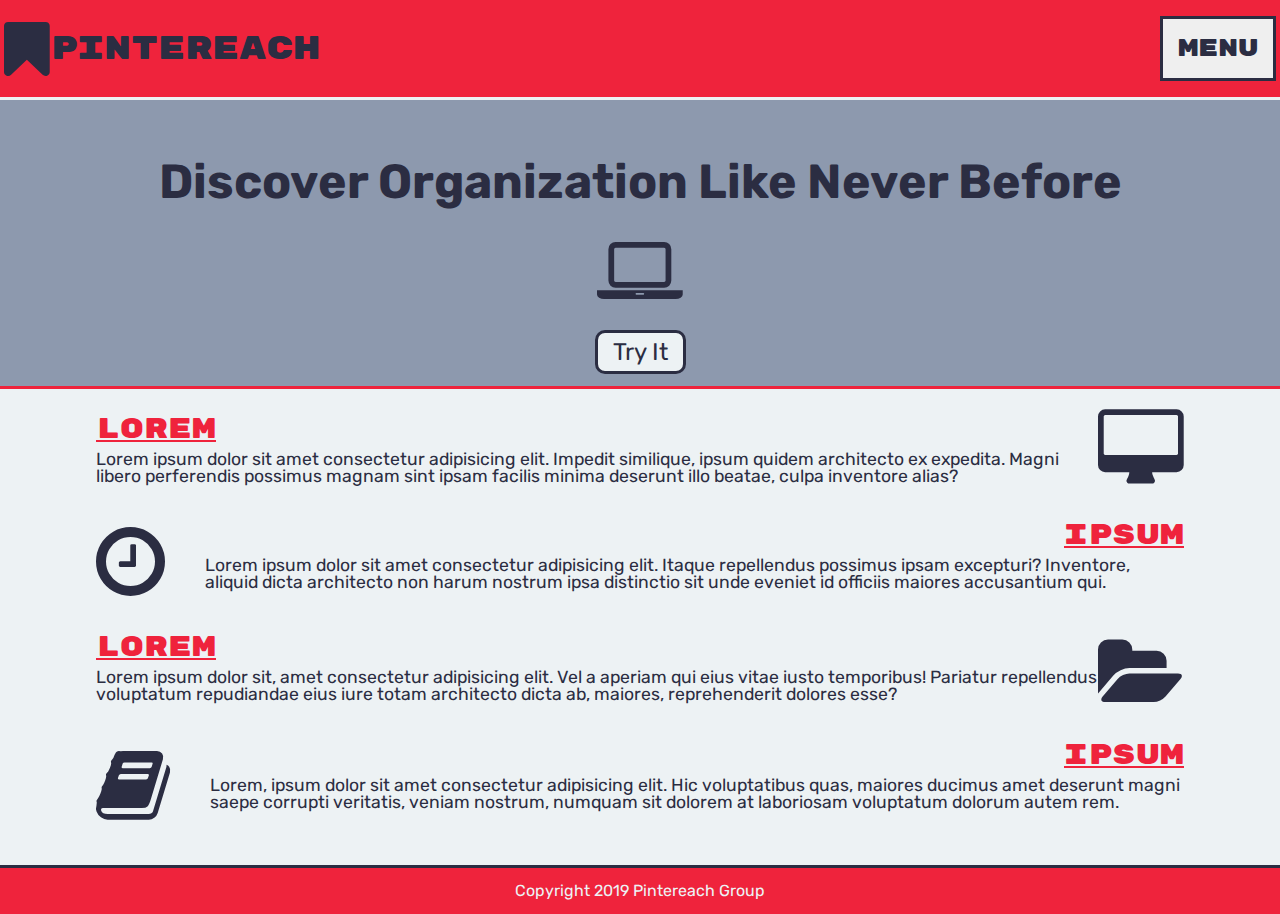
==== index.html @ 7a0a3f0a "cleaned up some js, modified some content on about page" ====
<html>
    <head>
        <title>Marketing Home Page</title>
        
        <link rel="stylesheet" href="./font-awesome-4.7.0/css/font-awesome.min.css">
        <link href="https://fonts.googleapis.com/css?family=Rubik|Rubik+Mono+One&display=swap" rel="stylesheet">
        <link rel="stylesheet" href="./css/index.css">
    </head>

    <body>
        <script defer="defer" src="./js/index.js"></script>
        <header>
                <div class="logo">
                    <i class="fa fa-bookmark fa-4x" aria-hidden="true"></i>
                    <h1>Pintereach</h1>
                </div>

                <nav class="dropdown-menu">
                    <button class="dropdown-button">Menu</button>
                    <div class="dropdown-content hidden">
                        <a class="dropdown-link" href="/index.html">Home</a>
                        <a class="dropdown-link" href="/about.html">About</a>
                    </div>
                </nav>
        </header>

        <section class="cta">
            <h2>Discover Organization Like Never Before</h2>
            <div class="icons">
                <i class="fa fa-laptop fa-5x" aria-hidden="true"></i>
            </div>
            <button>Try It</button>
        </section>

        <section class="content">
            <div class="content1">
                <div class="content1-info">
                    <h2>Lorem</h2>
                    <p>Lorem ipsum dolor sit amet consectetur adipisicing elit. Impedit similique, ipsum quidem architecto ex expedita. Magni libero perferendis possimus magnam sint ipsam facilis minima deserunt illo beatae, culpa inventore alias?</p>
                </div>
                <i class="fa fa-desktop fa-5x" aria-hidden="true"></i>
            </div>

            <div class="content2">
                <div class="content2-info">
                    <h2>Ipsum</h2>
                    <p>Lorem ipsum dolor sit amet consectetur adipisicing elit. Itaque repellendus possimus ipsam excepturi? Inventore, aliquid dicta architecto non harum nostrum ipsa distinctio sit unde eveniet id officiis maiores accusantium qui.</p>
                </div>
                <i class="fa fa-clock-o fa-5x" aria-hidden="true"></i>
            </div>

            <div class="content3">
                <div class="content3-info">
                    <h2>Lorem</h2>
                    <p>Lorem ipsum dolor sit, amet consectetur adipisicing elit. Vel a aperiam qui eius vitae iusto temporibus! Pariatur repellendus voluptatum repudiandae eius iure totam architecto dicta ab, maiores, reprehenderit dolores esse?</p>
                </div>
                <i class="fa fa-folder-open fa-5x" aria-hidden="true"></i>
            </div>

            <div class="content4">
                <div class="content4-info">
                    <h2>Ipsum</h2>
                    <p>Lorem, ipsum dolor sit amet consectetur adipisicing elit. Hic voluptatibus quas, maiores ducimus amet deserunt magni saepe corrupti veritatis, veniam nostrum, numquam sit dolorem at laboriosam voluptatum dolorum autem rem.</p>
                </div>
                <i class="fa fa-book fa-5x" aria-hidden="true"></i>
            </div>
        </section>

        <footer>
            <p>Copyright 2019 Pintereach Group</p>
        </footer>

    </body>
</html>
---- css/index.css ----
/* http://meyerweb.com/eric/tools/css/reset/ 
   v2.0 | 20110126
   License: none (public domain)
*/
html,
body,
div,
span,
applet,
object,
iframe,
h1,
h2,
h3,
h4,
h5,
h6,
p,
blockquote,
pre,
a,
abbr,
acronym,
address,
big,
cite,
code,
del,
dfn,
em,
img,
ins,
kbd,
q,
s,
samp,
small,
strike,
strong,
sub,
sup,
tt,
var,
b,
u,
i,
center,
dl,
dt,
dd,
ol,
ul,
li,
fieldset,
form,
label,
legend,
table,
caption,
tbody,
tfoot,
thead,
tr,
th,
td,
article,
aside,
canvas,
details,
embed,
figure,
figcaption,
footer,
header,
hgroup,
menu,
nav,
output,
ruby,
section,
summary,
time,
mark,
audio,
video {
  margin: 0;
  padding: 0;
  border: 0;
  font-size: 100%;
  font: inherit;
  vertical-align: baseline;
}
/* HTML5 display-role reset for older browsers */
article,
aside,
details,
figcaption,
figure,
footer,
header,
hgroup,
menu,
nav,
section {
  display: block;
}
body {
  line-height: 1;
}
ol,
ul {
  list-style: none;
}
blockquote,
q {
  quotes: none;
}
blockquote:before,
blockquote:after,
q:before,
q:after {
  content: '';
  content: none;
}
table {
  border-collapse: collapse;
  border-spacing: 0;
}
* {
  box-sizing: border-box;
  font-size: 62.5%;
}
header {
  width: 100%;
  height: 100px;
  display: flex;
  justify-content: space-between;
  align-items: center;
  background-color: #EF233C;
  border-bottom: 3px solid #EDF2F4;
}
header .logo {
  display: flex;
  margin-left: 0.25em;
  align-items: center;
}
header .logo .fa-bookmark {
  color: #2B2D42;
}
header .logo h1 {
  color: #2B2D42;
  font-size: 2rem;
  font-family: rubik mono one;
}
header .dropdown-menu {
  position: relative;
  margin-right: 0.25em;
}
header .dropdown-menu .dropdown-button {
  padding: 15px;
  border: 3px solid #2B2D42;
  color: #2B2D42;
  font-size: 1.5rem;
  cursor: pointer;
  font-family: rubik mono one;
}
header .dropdown-menu .dropdown-button:hover {
  background-color: #EDF2F4;
  border: 3px solid #2B2D42;
  color: #EF233C;
}
header .dropdown-menu .dropdown-button:focus {
  outline: 0;
}
header .dropdown-menu .dropdown-content {
  width: 100%;
  position: absolute;
  background-color: #EF233C;
  display: flex;
  flex-direction: column;
  align-items: center;
  border: 2px solid #2B2D42;
}
header .dropdown-menu .dropdown-link {
  width: 100%;
  text-align: center;
  padding: 15px 0;
  font-size: 1.25rem;
  text-decoration: none;
  color: #EDF2F4;
}
header .dropdown-menu .dropdown-link:hover {
  color: #8D99AE;
}
header .dropdown-menu .hidden {
  display: none;
}
@media (max-width: 500px) {
  header {
    flex-direction: column;
    height: 150px;
  }
}
.cta {
  display: flex;
  flex-direction: column;
  align-items: center;
  background-color: #8D99AE;
}
.cta h2 {
  color: #2B2D42;
  margin-top: 1.2em;
  margin-bottom: 0.5em;
  font-family: rubik;
  font-weight: bold;
  font-size: 3rem;
}
@media (max-width: 500px) {
  .cta h2 {
    text-align: center;
  }
}
.cta .fa-laptop {
  margin-bottom: 0.25em;
  color: #2B2D42;
}
.cta button {
  font-family: rubik;
  font-size: 1.5rem;
  color: #2B2D42;
  background-color: #EDF2F4;
  border: 3px solid #2B2D42;
  padding: 5 15px;
  border-radius: 10px;
  margin-bottom: 0.5em;
  cursor: pointer;
}
.cta button:hover {
  color: #EDF2F4;
  background-color: #EF233C;
}
.cta button:focus {
  outline: 0;
}
.content {
  border-top: 3px solid #EF233C;
  background-color: #EDF2F4;
}
.content .content1 {
  display: flex;
  width: 85%;
  margin-right: auto;
  margin-left: auto;
  align-items: center;
}
@media (max-width: 500px) {
  .content .content1 {
    flex-direction: column;
  }
}
.content .content1 .content1-info {
  margin-top: 1.5em;
}
.content .content1 .content1-info h2 {
  font-size: 1.75rem;
  color: #EF233C;
  margin-bottom: 0.25em;
  text-decoration: underline;
  font-family: rubik mono one;
}
@media (max-width: 500px) {
  .content .content1 .content1-info h2 {
    text-align: center;
  }
}
.content .content1 .content1-info p {
  color: #2B2D42;
  font-size: 1.1rem;
  font-family: rubik;
}
@media (max-width: 500px) {
  .content .content1 .content1-info p {
    text-align: center;
  }
}
.content .content1 .fa-desktop {
  color: #2B2D42;
  margin-top: 0.25em;
}
.content .content2 {
  display: flex;
  flex-direction: row-reverse;
  width: 85%;
  margin-right: auto;
  margin-left: auto;
  align-items: center;
}
@media (max-width: 500px) {
  .content .content2 {
    flex-direction: column;
  }
}
.content .content2 .content2-info {
  margin-top: 1.5em;
}
.content .content2 .content2-info h2 {
  font-size: 1.75rem;
  color: #EF233C;
  margin-bottom: 0.25em;
  text-decoration: underline;
  font-family: rubik mono one;
  text-align: right;
}
@media (max-width: 500px) {
  .content .content2 .content2-info h2 {
    text-align: center;
  }
}
.content .content2 .content2-info p {
  color: #2B2D42;
  font-size: 1.1rem;
  font-family: rubik;
}
@media (max-width: 500px) {
  .content .content2 .content2-info p {
    text-align: center;
  }
}
.content .content2 .fa-clock-o {
  color: #2B2D42;
  margin-top: 0.4em;
  margin-right: 0.5em;
}
@media (max-width: 500px) {
  .content .content2 .fa-clock-o {
    margin-right: 0;
  }
}
.content .content3 {
  display: flex;
  width: 85%;
  margin-right: auto;
  margin-left: auto;
  align-items: center;
}
@media (max-width: 500px) {
  .content .content3 {
    flex-direction: column;
  }
}
.content .content3 .content3-info {
  margin-top: 1.5em;
}
.content .content3 .content3-info h2 {
  font-size: 1.75rem;
  color: #EF233C;
  margin-bottom: 0.25em;
  text-decoration: underline;
  font-family: rubik mono one;
}
@media (max-width: 500px) {
  .content .content3 .content3-info h2 {
    text-align: center;
  }
}
.content .content3 .content3-info p {
  color: #2B2D42;
  font-size: 1.1rem;
  font-family: rubik;
}
@media (max-width: 500px) {
  .content .content3 .content3-info p {
    text-align: center;
  }
}
.content .content3 .fa-folder-open {
  color: #2B2D42;
  margin-top: 0.4em;
}
.content .content4 {
  display: flex;
  flex-direction: row-reverse;
  width: 85%;
  margin-right: auto;
  margin-left: auto;
  align-items: center;
}
@media (max-width: 500px) {
  .content .content4 {
    flex-direction: column;
  }
}
.content .content4 .content4-info {
  margin-top: 1.5em;
  margin-bottom: 3em;
}
@media (max-width: 500px) {
  .content .content4 .content4-info {
    margin-bottom: 2.6em;
  }
}
.content .content4 .content4-info h2 {
  font-size: 1.75rem;
  color: #EF233C;
  margin-bottom: 0.25em;
  text-decoration: underline;
  font-family: rubik mono one;
  text-align: right;
}
@media (max-width: 500px) {
  .content .content4 .content4-info h2 {
    text-align: center;
  }
}
.content .content4 .content4-info p {
  color: #2B2D42;
  font-size: 1.1rem;
  font-family: rubik;
}
@media (max-width: 500px) {
  .content .content4 .content4-info p {
    text-align: center;
  }
}
.content .content4 .fa-book {
  color: #2B2D42;
  margin-top: 0.4em;
  margin-right: 0.5em;
  margin-bottom: 0.5em;
}
@media (max-width: 500px) {
  .content .content4 .fa-book {
    margin-right: 0;
    margin-top: 0;
  }
}
footer {
  padding: 15 0px;
  background-color: #EF233C;
  border-top: 3px solid #2B2D42;
}
footer p {
  text-align: center;
  color: #EDF2F4;
  font-family: rubik;
}
.about {
  background-color: #8D99AE;
}
.meet {
  margin-top: 0.25em;
  margin-bottom: 0.5em;
  text-align: center;
  font-size: 4rem;
  font-family: rubik;
  font-weight: bold;
  color: #2B2D42;
}
.meet-subtitle {
  text-align: center;
  font-family: rubik;
  font-size: 2.5rem;
  font-weight: bolder;
  margin-bottom: 0.75em;
  color: #EDF2F4;
}
.accordion {
  background-color: #EDF2F4;
  color: #2B2D42;
  cursor: pointer;
  padding: 18px;
  width: 80%;
  text-align: center;
  border: none;
  outline: none;
  transition: 0.4s;
  font-size: 2rem;
  font-family: rubik;
  display: block;
  margin: 0.5em auto 0 auto;
}
.accordion:hover {
  background-color: #2B2D42;
  color: #EDF2F4;
}
.active {
  background-color: #2B2D42;
  color: #EDF2F4;
}
.panel {
  padding: 0 18px;
  background-color: #EDF2F4;
  display: none;
  overflow: hidden;
  border: 2px solid #2B2D42;
  width: 80%;
  margin-right: auto;
  margin-left: auto;
  text-align: center;
}
.panel img {
  padding-top: 0.5em;
  display: block;
  margin-right: auto;
  margin-left: auto;
}
@media (max-width: 500px) {
  .panel img {
    width: 90%;
  }
}
.panel h2 {
  padding-top: 0.25em;
  padding-bottom: 0.25em;
  font-size: 1.5rem;
  font-family: rubik;
  font-weight: bold;
  color: #2B2D42;
}
.panel p {
  font-family: rubik;
  color: #2B2D42;
}
.panel .fa-github {
  color: #2B2D42;
}
.team {
  padding-bottom: 1em;
}
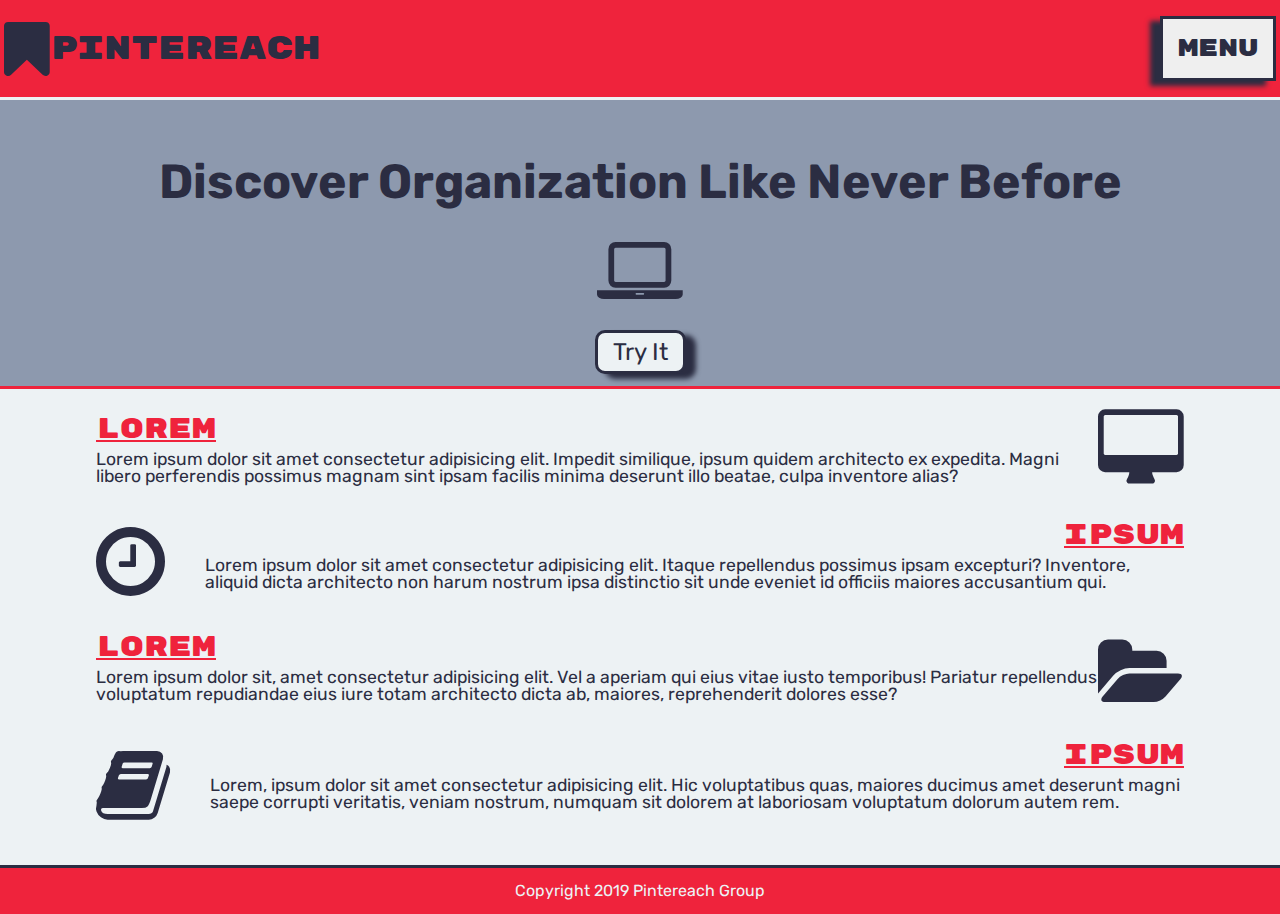
==== commit 19b2b0fc: "added link to logo" ====
--- a/index.html
+++ b/index.html
@@ -11,7 +11,7 @@
         <script defer="defer" src="./js/index.js"></script>
         <header>
                 <div class="logo">
-                    <i class="fa fa-bookmark fa-4x" aria-hidden="true"></i>
+                        <a href="index.html"><i class="fa fa-bookmark fa-4x" aria-hidden="true"></i></a>
                     <h1>Pintereach</h1>
                 </div>
 
@@ -29,7 +29,7 @@
             <div class="icons">
                 <i class="fa fa-laptop fa-5x" aria-hidden="true"></i>
             </div>
-            <button>Try It</button>
+            <a href="https://pintereach0.netlify.com/" target="_blank"><button>Try It</button></a>
         </section>
 
         <section class="content">
--- a/css/index.css
+++ b/css/index.css
@@ -163,6 +163,7 @@
   font-size: 1.5rem;
   cursor: pointer;
   font-family: rubik mono one;
+  box-shadow: -10px 5px 5px #2B2D42;
 }
 header .dropdown-menu .dropdown-button:hover {
   background-color: #EDF2F4;
@@ -180,6 +181,7 @@
   flex-direction: column;
   align-items: center;
   border: 2px solid #2B2D42;
+  box-shadow: -10px 5px 5px #2B2D42;
 }
 header .dropdown-menu .dropdown-link {
   width: 100%;
@@ -195,6 +197,12 @@
 header .dropdown-menu .hidden {
   display: none;
 }
+@media (max-width: 800px) {
+  header {
+    flex-direction: column;
+    height: 150px;
+  }
+}
 @media (max-width: 500px) {
   header {
     flex-direction: column;
@@ -214,6 +222,11 @@
   font-family: rubik;
   font-weight: bold;
   font-size: 3rem;
+}
+@media (max-width: 800px) {
+  .cta h2 {
+    text-align: center;
+  }
 }
 @media (max-width: 500px) {
   .cta h2 {
@@ -234,6 +247,7 @@
   border-radius: 10px;
   margin-bottom: 0.5em;
   cursor: pointer;
+  box-shadow: 10px 5px 5px #2B2D42;
 }
 .cta button:hover {
   color: #EDF2F4;
@@ -464,27 +478,50 @@
   margin-bottom: 0.75em;
   color: #EDF2F4;
 }
+.about-body {
+  display: flex;
+  justify-content: space-around;
+}
+@media (max-width: 500px) {
+  .about-body {
+    flex-direction: column;
+    align-items: center;
+  }
+}
+.team {
+  width: 40%;
+}
+@media (max-width: 500px) {
+  .team {
+    width: 95%;
+  }
+}
 .accordion {
   background-color: #EDF2F4;
   color: #2B2D42;
   cursor: pointer;
   padding: 18px;
-  width: 80%;
   text-align: center;
+  width: 100%;
   border: none;
   outline: none;
   transition: 0.4s;
   font-size: 2rem;
   font-family: rubik;
-  display: block;
   margin: 0.5em auto 0 auto;
+  box-shadow: 10px -5px 5px #2B2D42;
+}
+@media (max-width: 500px) {
+  .accordion {
+    box-shadow: 0 -5px 5px #2B2D42;
+  }
 }
 .accordion:hover {
   background-color: #2B2D42;
   color: #EDF2F4;
 }
 .active {
-  background-color: #2B2D42;
+  background-color: #EF233C;
   color: #EDF2F4;
 }
 .panel {
@@ -493,21 +530,21 @@
   display: none;
   overflow: hidden;
   border: 2px solid #2B2D42;
-  width: 80%;
-  margin-right: auto;
-  margin-left: auto;
   text-align: center;
+  box-shadow: 10px 5px 5px #2B2D42;
+}
+@media (max-width: 500px) {
+  .panel {
+    box-shadow: 0 5px 5px #2B2D42;
+  }
 }
 .panel img {
   padding-top: 0.5em;
   display: block;
   margin-right: auto;
   margin-left: auto;
-}
-@media (max-width: 500px) {
-  .panel img {
-    width: 90%;
-  }
+  width: 300px;
+  height: 350px;
 }
 .panel h2 {
   padding-top: 0.25em;
@@ -527,3 +564,32 @@
 .team {
   padding-bottom: 1em;
 }
+.mission-statement {
+  width: 45%;
+  margin-top: 0.5em;
+  padding-bottom: 0.5em;
+}
+.mission-statement p {
+  font-family: rubik;
+  font-size: 3rem;
+  color: #2B2D42;
+  padding-bottom: 0.5em;
+}
+.mission-statement span {
+  color: #EF233C;
+  font-weight: bold;
+}
+@media (max-width: 500px) {
+  .mission-statement {
+    width: 95%;
+    text-align: center;
+  }
+}
+.mission-statement img {
+  width: 100%;
+}
+@media (max-width: 500px) {
+  .mission-statement img {
+    display: none;
+  }
+}
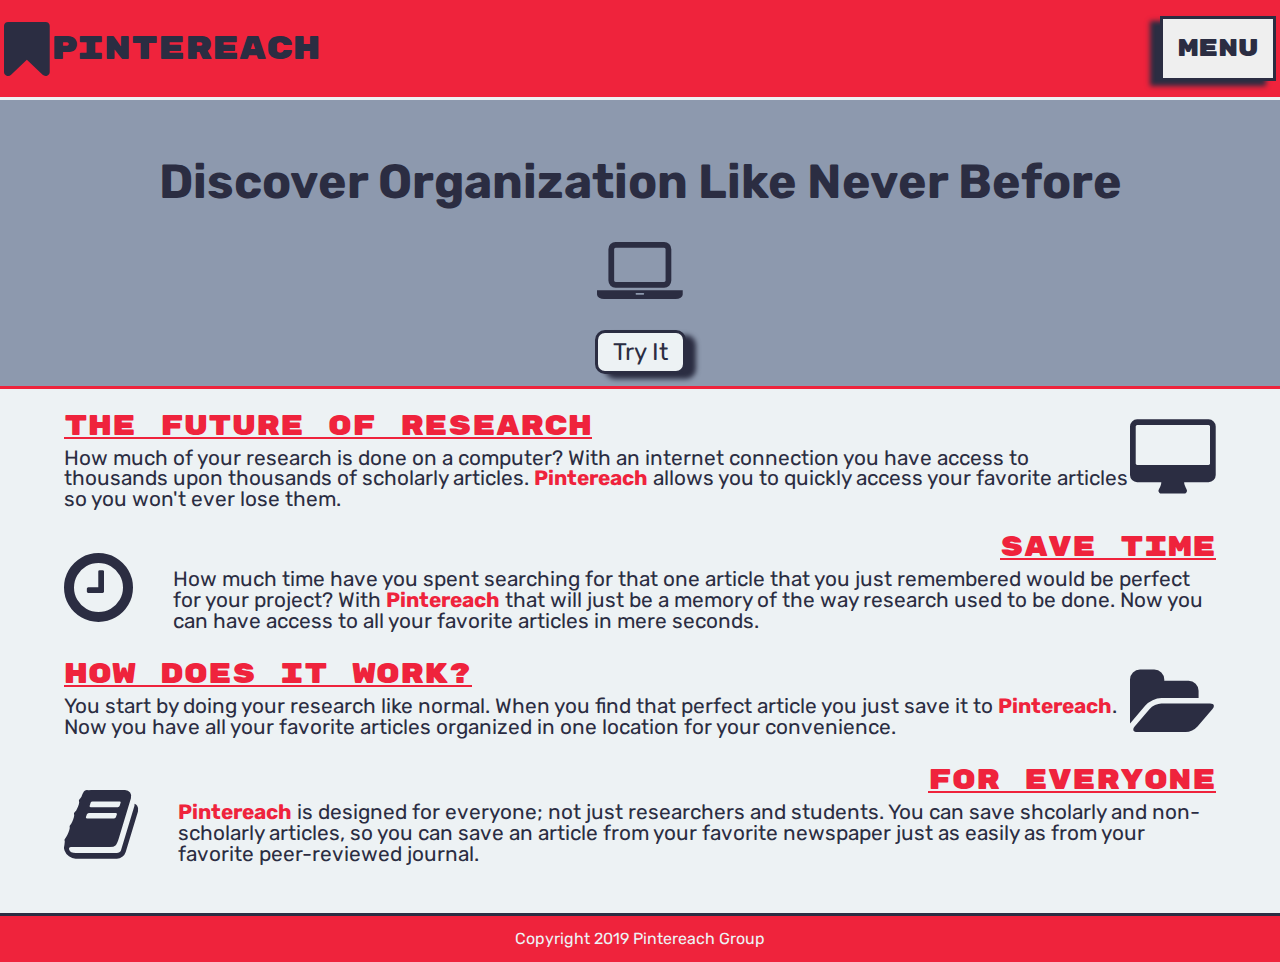
==== commit da0d581f: "made menu bar wider for mobile view" ====
--- a/index.html
+++ b/index.html
@@ -35,32 +35,32 @@
         <section class="content">
             <div class="content1">
                 <div class="content1-info">
-                    <h2>Lorem</h2>
-                    <p>Lorem ipsum dolor sit amet consectetur adipisicing elit. Impedit similique, ipsum quidem architecto ex expedita. Magni libero perferendis possimus magnam sint ipsam facilis minima deserunt illo beatae, culpa inventore alias?</p>
+                    <h2>The Future of Research</h2>
+                    <p>How much of your research is done on a computer? With an internet connection you have access to thousands upon thousands of scholarly articles. <span>Pintereach</span> allows you to quickly access your favorite articles so you won't ever lose them.</p>
                 </div>
                 <i class="fa fa-desktop fa-5x" aria-hidden="true"></i>
             </div>
 
             <div class="content2">
                 <div class="content2-info">
-                    <h2>Ipsum</h2>
-                    <p>Lorem ipsum dolor sit amet consectetur adipisicing elit. Itaque repellendus possimus ipsam excepturi? Inventore, aliquid dicta architecto non harum nostrum ipsa distinctio sit unde eveniet id officiis maiores accusantium qui.</p>
+                    <h2>Save Time</h2>
+                    <p>How much time have you spent searching for that one article that you just remembered would be perfect for your project? With <span>Pintereach</span> that will just be a memory of the way research used to be done. Now you can have access to all your favorite articles in mere seconds.</p>
                 </div>
                 <i class="fa fa-clock-o fa-5x" aria-hidden="true"></i>
             </div>
 
             <div class="content3">
                 <div class="content3-info">
-                    <h2>Lorem</h2>
-                    <p>Lorem ipsum dolor sit, amet consectetur adipisicing elit. Vel a aperiam qui eius vitae iusto temporibus! Pariatur repellendus voluptatum repudiandae eius iure totam architecto dicta ab, maiores, reprehenderit dolores esse?</p>
+                    <h2>How Does It Work?</h2>
+                    <p>You start by doing your research like normal. When you find that perfect article you just save it to <span>Pintereach</span>. Now you have all your favorite articles organized in one location for your convenience.</p>
                 </div>
                 <i class="fa fa-folder-open fa-5x" aria-hidden="true"></i>
             </div>
 
             <div class="content4">
                 <div class="content4-info">
-                    <h2>Ipsum</h2>
-                    <p>Lorem, ipsum dolor sit amet consectetur adipisicing elit. Hic voluptatibus quas, maiores ducimus amet deserunt magni saepe corrupti veritatis, veniam nostrum, numquam sit dolorem at laboriosam voluptatum dolorum autem rem.</p>
+                    <h2>For Everyone</h2>
+                    <p><span>Pintereach</span> is designed for everyone; not just researchers and students. You can save shcolarly and non-scholarly articles, so you can save an article from your favorite newspaper just as easily as from your favorite peer-reviewed journal.</p>
                 </div>
                 <i class="fa fa-book fa-5x" aria-hidden="true"></i>
             </div>
--- a/css/index.css
+++ b/css/index.css
@@ -173,6 +173,11 @@
 header .dropdown-menu .dropdown-button:focus {
   outline: 0;
 }
+@media (max-width: 500px) {
+  header .dropdown-menu .dropdown-button {
+    width: 100%;
+  }
+}
 header .dropdown-menu .dropdown-content {
   width: 100%;
   position: absolute;
@@ -197,6 +202,12 @@
 header .dropdown-menu .hidden {
   display: none;
 }
+@media (max-width: 500px) {
+  header .dropdown-menu {
+    width: 100%;
+    margin-right: 0;
+  }
+}
 @media (max-width: 800px) {
   header {
     flex-direction: column;
@@ -262,7 +273,7 @@
 }
 .content .content1 {
   display: flex;
-  width: 85%;
+  width: 90%;
   margin-right: auto;
   margin-left: auto;
   align-items: center;
@@ -289,7 +300,7 @@
 }
 .content .content1 .content1-info p {
   color: #2B2D42;
-  font-size: 1.1rem;
+  font-size: 1.3rem;
   font-family: rubik;
 }
 @media (max-width: 500px) {
@@ -304,7 +315,7 @@
 .content .content2 {
   display: flex;
   flex-direction: row-reverse;
-  width: 85%;
+  width: 90%;
   margin-right: auto;
   margin-left: auto;
   align-items: center;
@@ -332,7 +343,7 @@
 }
 .content .content2 .content2-info p {
   color: #2B2D42;
-  font-size: 1.1rem;
+  font-size: 1.3rem;
   font-family: rubik;
 }
 @media (max-width: 500px) {
@@ -352,7 +363,7 @@
 }
 .content .content3 {
   display: flex;
-  width: 85%;
+  width: 90%;
   margin-right: auto;
   margin-left: auto;
   align-items: center;
@@ -379,7 +390,7 @@
 }
 .content .content3 .content3-info p {
   color: #2B2D42;
-  font-size: 1.1rem;
+  font-size: 1.3rem;
   font-family: rubik;
 }
 @media (max-width: 500px) {
@@ -394,7 +405,7 @@
 .content .content4 {
   display: flex;
   flex-direction: row-reverse;
-  width: 85%;
+  width: 90%;
   margin-right: auto;
   margin-left: auto;
   align-items: center;
@@ -428,7 +439,7 @@
 }
 .content .content4 .content4-info p {
   color: #2B2D42;
-  font-size: 1.1rem;
+  font-size: 1.3rem;
   font-family: rubik;
 }
 @media (max-width: 500px) {
@@ -457,6 +468,10 @@
   text-align: center;
   color: #EDF2F4;
   font-family: rubik;
+}
+span {
+  color: #EF233C;
+  font-weight: bolder;
 }
 .about {
   background-color: #8D99AE;
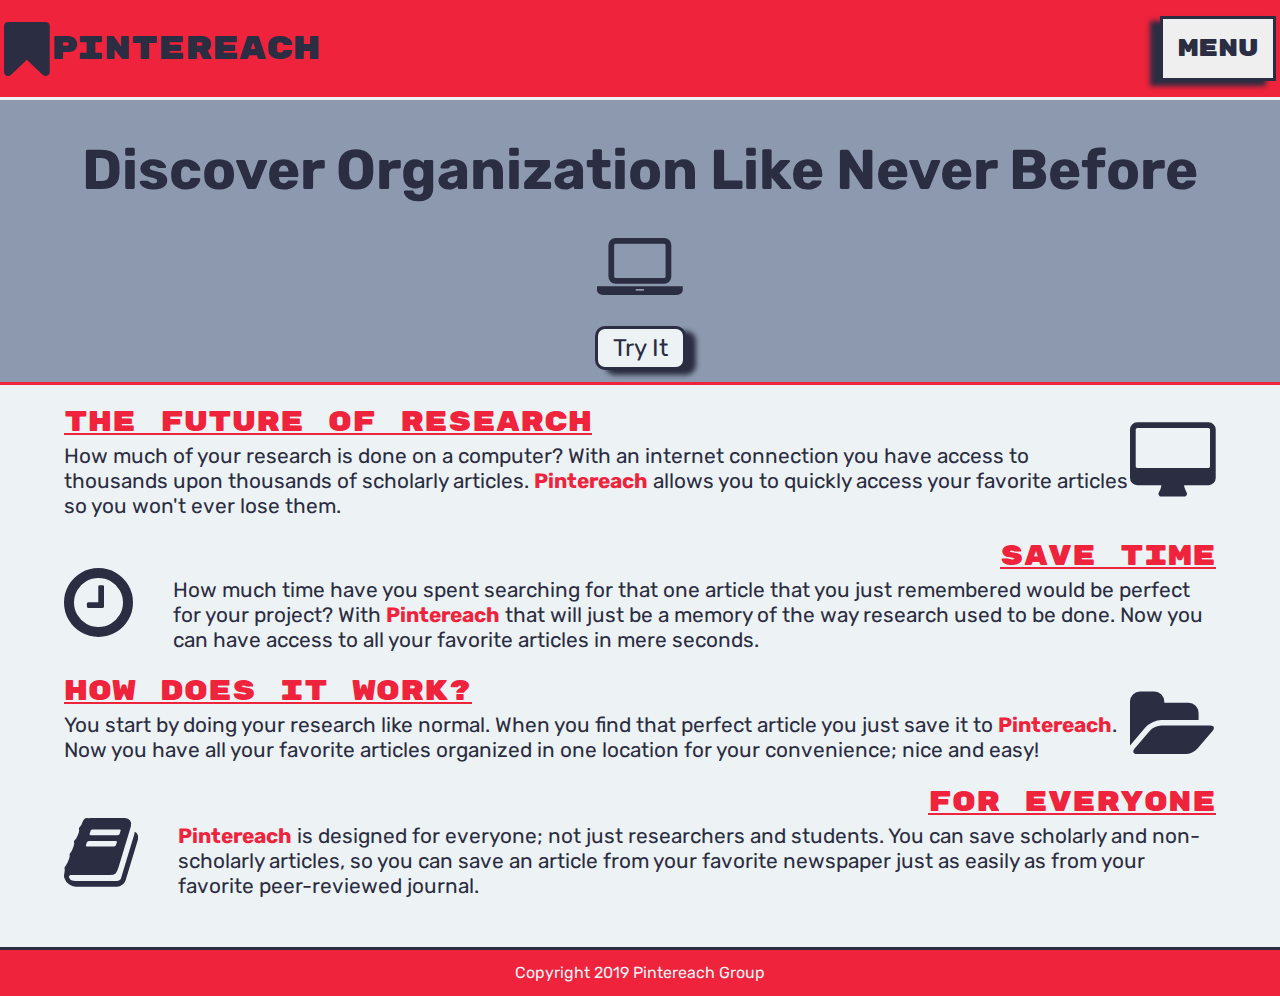
==== commit a052027b: "fixed typos and added line-spacing to paragraphs" ====
--- a/index.html
+++ b/index.html
@@ -5,6 +5,7 @@
         <link rel="stylesheet" href="./font-awesome-4.7.0/css/font-awesome.min.css">
         <link href="https://fonts.googleapis.com/css?family=Rubik|Rubik+Mono+One&display=swap" rel="stylesheet">
         <link rel="stylesheet" href="./css/index.css">
+        <meta name="viewport" content="width=device-width">
     </head>
 
     <body>
@@ -52,7 +53,7 @@
             <div class="content3">
                 <div class="content3-info">
                     <h2>How Does It Work?</h2>
-                    <p>You start by doing your research like normal. When you find that perfect article you just save it to <span>Pintereach</span>. Now you have all your favorite articles organized in one location for your convenience.</p>
+                    <p>You start by doing your research like normal. When you find that perfect article you just save it to <span>Pintereach</span>. Now you have all your favorite articles organized in one location for your convenience; nice and easy!</p>
                 </div>
                 <i class="fa fa-folder-open fa-5x" aria-hidden="true"></i>
             </div>
@@ -60,7 +61,7 @@
             <div class="content4">
                 <div class="content4-info">
                     <h2>For Everyone</h2>
-                    <p><span>Pintereach</span> is designed for everyone; not just researchers and students. You can save shcolarly and non-scholarly articles, so you can save an article from your favorite newspaper just as easily as from your favorite peer-reviewed journal.</p>
+                    <p><span>Pintereach</span> is designed for everyone; not just researchers and students. You can save scholarly and non-scholarly articles, so you can save an article from your favorite newspaper just as easily as from your favorite peer-reviewed journal.</p>
                 </div>
                 <i class="fa fa-book fa-5x" aria-hidden="true"></i>
             </div>
--- a/css/index.css
+++ b/css/index.css
@@ -178,6 +178,11 @@
     width: 100%;
   }
 }
+@media (max-width: 800px) {
+  header .dropdown-menu .dropdown-button {
+    width: 100%;
+  }
+}
 header .dropdown-menu .dropdown-content {
   width: 100%;
   position: absolute;
@@ -209,6 +214,12 @@
   }
 }
 @media (max-width: 800px) {
+  header .dropdown-menu {
+    width: 100%;
+    margin-right: 0;
+  }
+}
+@media (max-width: 800px) {
   header {
     flex-direction: column;
     height: 150px;
@@ -228,11 +239,11 @@
 }
 .cta h2 {
   color: #2B2D42;
-  margin-top: 1.2em;
+  margin-top: 0.75em;
   margin-bottom: 0.5em;
   font-family: rubik;
   font-weight: bold;
-  font-size: 3rem;
+  font-size: 3.5rem;
 }
 @media (max-width: 800px) {
   .cta h2 {
@@ -302,6 +313,7 @@
   color: #2B2D42;
   font-size: 1.3rem;
   font-family: rubik;
+  line-height: 1.2;
 }
 @media (max-width: 500px) {
   .content .content1 .content1-info p {
@@ -345,6 +357,7 @@
   color: #2B2D42;
   font-size: 1.3rem;
   font-family: rubik;
+  line-height: 1.2;
 }
 @media (max-width: 500px) {
   .content .content2 .content2-info p {
@@ -392,6 +405,7 @@
   color: #2B2D42;
   font-size: 1.3rem;
   font-family: rubik;
+  line-height: 1.2;
 }
 @media (max-width: 500px) {
   .content .content3 .content3-info p {
@@ -441,6 +455,7 @@
   color: #2B2D42;
   font-size: 1.3rem;
   font-family: rubik;
+  line-height: 1.2;
 }
 @media (max-width: 500px) {
   .content .content4 .content4-info p {
@@ -503,10 +518,22 @@
     align-items: center;
   }
 }
+@media (max-width: 800px) {
+  .about-body {
+    flex-direction: column;
+    align-items: center;
+  }
+}
 .team {
   width: 40%;
-}
-@media (max-width: 500px) {
+  padding-bottom: 1em;
+}
+@media (max-width: 500px) {
+  .team {
+    width: 95%;
+  }
+}
+@media (max-width: 800px) {
   .team {
     width: 95%;
   }
@@ -531,6 +558,11 @@
     box-shadow: 0 -5px 5px #2B2D42;
   }
 }
+@media (max-width: 800px) {
+  .accordion {
+    box-shadow: 0 -5px 5px #2B2D42;
+  }
+}
 .accordion:hover {
   background-color: #2B2D42;
   color: #EDF2F4;
@@ -576,9 +608,6 @@
 .panel .fa-github {
   color: #2B2D42;
 }
-.team {
-  padding-bottom: 1em;
-}
 .mission-statement {
   width: 45%;
   margin-top: 0.5em;
@@ -600,6 +629,12 @@
     text-align: center;
   }
 }
+@media (max-width: 800px) {
+  .mission-statement {
+    width: 95%;
+    text-align: center;
+  }
+}
 .mission-statement img {
   width: 100%;
 }
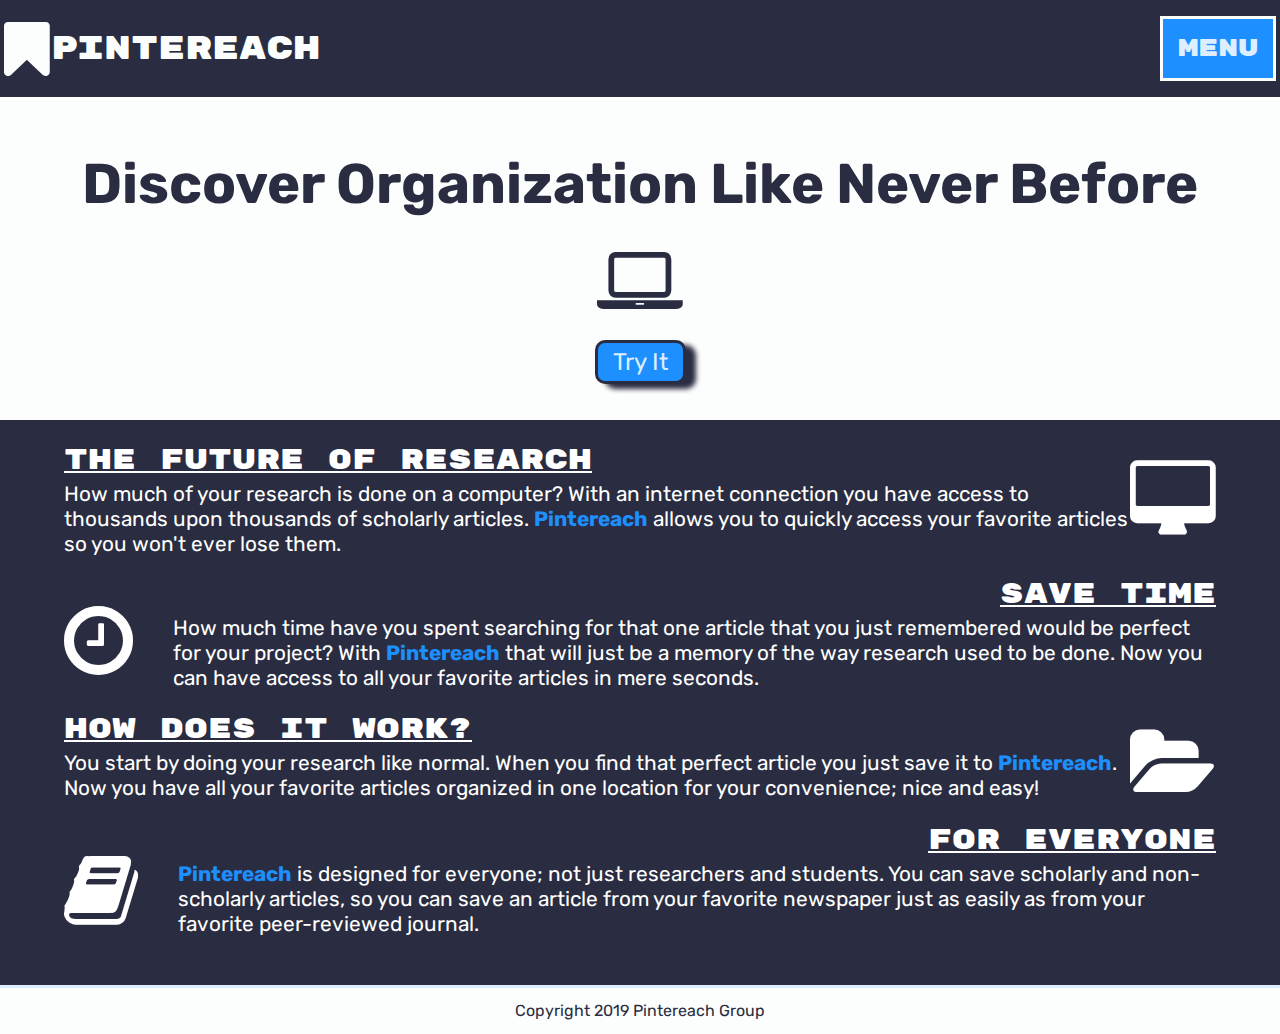
==== commit becac8f1: "changed link for cta" ====
--- a/index.html
+++ b/index.html
@@ -12,7 +12,7 @@
         <script defer="defer" src="./js/index.js"></script>
         <header>
                 <div class="logo">
-                        <a href="index.html"><i class="fa fa-bookmark fa-4x" aria-hidden="true"></i></a>
+                    <a href="index.html"><i class="fa fa-bookmark fa-4x" aria-hidden="true"></i></a>
                     <h1>Pintereach</h1>
                 </div>
 
@@ -30,7 +30,7 @@
             <div class="icons">
                 <i class="fa fa-laptop fa-5x" aria-hidden="true"></i>
             </div>
-            <a href="https://pintereach0.netlify.com/" target="_blank"><button>Try It</button></a>
+            <a href="https://pintereach1.netlify.com/" target="_blank"><button>Try It</button></a>
         </section>
 
         <section class="content">
--- a/css/index.css
+++ b/css/index.css
@@ -136,8 +136,8 @@
   display: flex;
   justify-content: space-between;
   align-items: center;
-  background-color: #EF233C;
-  border-bottom: 3px solid #EDF2F4;
+  background-color: #2A2D41;
+  border-bottom: 3px solid #FFFFFF;
 }
 header .logo {
   display: flex;
@@ -145,12 +145,23 @@
   align-items: center;
 }
 header .logo .fa-bookmark {
-  color: #2B2D42;
+  color: #FCFDFD;
 }
 header .logo h1 {
-  color: #2B2D42;
+  color: #FCFDFD;
   font-size: 2rem;
   font-family: rubik mono one;
+}
+@media (max-width: 500px) {
+  header .logo h1 {
+    font-size: 1.5rem;
+  }
+}
+@media (max-width: 500px) {
+  header .logo {
+    flex-direction: column-reverse;
+    padding-top: 0.25em;
+  }
 }
 header .dropdown-menu {
   position: relative;
@@ -158,17 +169,17 @@
 }
 header .dropdown-menu .dropdown-button {
   padding: 15px;
-  border: 3px solid #2B2D42;
-  color: #2B2D42;
+  border: 3px solid #FCFDFD;
+  color: #DCEEFF;
   font-size: 1.5rem;
   cursor: pointer;
   font-family: rubik mono one;
-  box-shadow: -10px 5px 5px #2B2D42;
+  background-color: #1D8FFF;
 }
 header .dropdown-menu .dropdown-button:hover {
-  background-color: #EDF2F4;
-  border: 3px solid #2B2D42;
-  color: #EF233C;
+  background-color: #FFFFFF;
+  border: 3px solid #1D8FFF;
+  color: #1D8FFF;
 }
 header .dropdown-menu .dropdown-button:focus {
   outline: 0;
@@ -186,12 +197,11 @@
 header .dropdown-menu .dropdown-content {
   width: 100%;
   position: absolute;
-  background-color: #EF233C;
+  background-color: #1D8FFF;
   display: flex;
   flex-direction: column;
   align-items: center;
-  border: 2px solid #2B2D42;
-  box-shadow: -10px 5px 5px #2B2D42;
+  border: 2px solid #FCFDFD;
 }
 header .dropdown-menu .dropdown-link {
   width: 100%;
@@ -199,10 +209,10 @@
   padding: 15px 0;
   font-size: 1.25rem;
   text-decoration: none;
-  color: #EDF2F4;
+  color: #DCEEFF;
 }
 header .dropdown-menu .dropdown-link:hover {
-  color: #8D99AE;
+  color: #2A2D41;
 }
 header .dropdown-menu .hidden {
   display: none;
@@ -235,15 +245,16 @@
   display: flex;
   flex-direction: column;
   align-items: center;
-  background-color: #8D99AE;
+  background-color: #FCFDFD;
 }
 .cta h2 {
-  color: #2B2D42;
-  margin-top: 0.75em;
+  color: #2A2D41;
+  margin-top: 1em;
   margin-bottom: 0.5em;
   font-family: rubik;
   font-weight: bold;
   font-size: 3.5rem;
+  text-align: center;
 }
 @media (max-width: 800px) {
   .cta h2 {
@@ -253,34 +264,35 @@
 @media (max-width: 500px) {
   .cta h2 {
     text-align: center;
+    font-size: 2.2rem;
   }
 }
 .cta .fa-laptop {
   margin-bottom: 0.25em;
-  color: #2B2D42;
+  color: #2A2D41;
 }
 .cta button {
   font-family: rubik;
   font-size: 1.5rem;
-  color: #2B2D42;
-  background-color: #EDF2F4;
-  border: 3px solid #2B2D42;
+  color: #DCEEFF;
+  background-color: #1D8FFF;
+  border: 3px solid #2A2D41;
   padding: 5 15px;
   border-radius: 10px;
-  margin-bottom: 0.5em;
+  margin-bottom: 1.5em;
   cursor: pointer;
   box-shadow: 10px 5px 5px #2B2D42;
 }
 .cta button:hover {
-  color: #EDF2F4;
-  background-color: #EF233C;
+  color: #1D8FFF;
+  background-color: #DCEEFF;
 }
 .cta button:focus {
   outline: 0;
 }
 .content {
-  border-top: 3px solid #EF233C;
-  background-color: #EDF2F4;
+  border-top: 3px solid #2A2D41;
+  background-color: #2A2D41;
 }
 .content .content1 {
   display: flex;
@@ -299,7 +311,7 @@
 }
 .content .content1 .content1-info h2 {
   font-size: 1.75rem;
-  color: #EF233C;
+  color: #FFFFFF;
   margin-bottom: 0.25em;
   text-decoration: underline;
   font-family: rubik mono one;
@@ -310,7 +322,7 @@
   }
 }
 .content .content1 .content1-info p {
-  color: #2B2D42;
+  color: #FFFFFF;
   font-size: 1.3rem;
   font-family: rubik;
   line-height: 1.2;
@@ -321,7 +333,7 @@
   }
 }
 .content .content1 .fa-desktop {
-  color: #2B2D42;
+  color: #FFFFFF;
   margin-top: 0.25em;
 }
 .content .content2 {
@@ -342,7 +354,7 @@
 }
 .content .content2 .content2-info h2 {
   font-size: 1.75rem;
-  color: #EF233C;
+  color: #FFFFFF;
   margin-bottom: 0.25em;
   text-decoration: underline;
   font-family: rubik mono one;
@@ -354,7 +366,7 @@
   }
 }
 .content .content2 .content2-info p {
-  color: #2B2D42;
+  color: #FFFFFF;
   font-size: 1.3rem;
   font-family: rubik;
   line-height: 1.2;
@@ -365,7 +377,7 @@
   }
 }
 .content .content2 .fa-clock-o {
-  color: #2B2D42;
+  color: #FFFFFF;
   margin-top: 0.4em;
   margin-right: 0.5em;
 }
@@ -391,7 +403,7 @@
 }
 .content .content3 .content3-info h2 {
   font-size: 1.75rem;
-  color: #EF233C;
+  color: #FFFFFF;
   margin-bottom: 0.25em;
   text-decoration: underline;
   font-family: rubik mono one;
@@ -402,7 +414,7 @@
   }
 }
 .content .content3 .content3-info p {
-  color: #2B2D42;
+  color: #FFFFFF;
   font-size: 1.3rem;
   font-family: rubik;
   line-height: 1.2;
@@ -413,7 +425,7 @@
   }
 }
 .content .content3 .fa-folder-open {
-  color: #2B2D42;
+  color: #FFFFFF;
   margin-top: 0.4em;
 }
 .content .content4 {
@@ -440,7 +452,7 @@
 }
 .content .content4 .content4-info h2 {
   font-size: 1.75rem;
-  color: #EF233C;
+  color: #FFFFFF;
   margin-bottom: 0.25em;
   text-decoration: underline;
   font-family: rubik mono one;
@@ -452,7 +464,7 @@
   }
 }
 .content .content4 .content4-info p {
-  color: #2B2D42;
+  color: #FFFFFF;
   font-size: 1.3rem;
   font-family: rubik;
   line-height: 1.2;
@@ -463,7 +475,7 @@
   }
 }
 .content .content4 .fa-book {
-  color: #2B2D42;
+  color: #FFFFFF;
   margin-top: 0.4em;
   margin-right: 0.5em;
   margin-bottom: 0.5em;
@@ -476,20 +488,20 @@
 }
 footer {
   padding: 15 0px;
-  background-color: #EF233C;
-  border-top: 3px solid #2B2D42;
+  background-color: #FCFDFD;
+  border-top: 3px solid #DCEEFF;
 }
 footer p {
   text-align: center;
-  color: #EDF2F4;
+  color: #2A2D41;
   font-family: rubik;
 }
 span {
-  color: #EF233C;
+  color: #1D8FFF;
   font-weight: bolder;
 }
 .about {
-  background-color: #8D99AE;
+  background-color: #EDF2F4;
 }
 .meet {
   margin-top: 0.25em;
@@ -498,7 +510,13 @@
   font-size: 4rem;
   font-family: rubik;
   font-weight: bold;
-  color: #2B2D42;
+  color: #2A2D41;
+}
+@media (max-width: 500px) {
+  .meet {
+    font-size: 2.5rem;
+    padding-top: 0.5em;
+  }
 }
 .meet-subtitle {
   text-align: center;
@@ -506,7 +524,21 @@
   font-size: 2.5rem;
   font-weight: bolder;
   margin-bottom: 0.75em;
-  color: #EDF2F4;
+  color: #2A2D41;
+  width: 95%;
+  display: block;
+  margin-right: auto;
+  margin-left: auto;
+}
+@media (max-width: 500px) {
+  .meet-subtitle {
+    font-size: 1.5rem;
+  }
+}
+@media (max-width: 800px) {
+  .meet-subtitle {
+    font-size: 2rem;
+  }
 }
 .about-body {
   display: flex;
@@ -539,8 +571,8 @@
   }
 }
 .accordion {
-  background-color: #EDF2F4;
-  color: #2B2D42;
+  background-color: #1D8FFF;
+  color: #DCEEFF;
   cursor: pointer;
   padding: 18px;
   text-align: center;
@@ -551,39 +583,22 @@
   font-size: 2rem;
   font-family: rubik;
   margin: 0.5em auto 0 auto;
-  box-shadow: 10px -5px 5px #2B2D42;
-}
-@media (max-width: 500px) {
-  .accordion {
-    box-shadow: 0 -5px 5px #2B2D42;
-  }
-}
-@media (max-width: 800px) {
-  .accordion {
-    box-shadow: 0 -5px 5px #2B2D42;
-  }
 }
 .accordion:hover {
-  background-color: #2B2D42;
-  color: #EDF2F4;
+  background-color: #2A2D41;
+  color: #FFFFFF;
 }
 .active {
-  background-color: #EF233C;
-  color: #EDF2F4;
+  background-color: #2A2D41;
+  color: #FFFFFF;
 }
 .panel {
   padding: 0 18px;
-  background-color: #EDF2F4;
+  background-color: #2A2D41;
   display: none;
   overflow: hidden;
-  border: 2px solid #2B2D42;
+  border-top: 2px solid #FFFFFF;
   text-align: center;
-  box-shadow: 10px 5px 5px #2B2D42;
-}
-@media (max-width: 500px) {
-  .panel {
-    box-shadow: 0 5px 5px #2B2D42;
-  }
 }
 .panel img {
   padding-top: 0.5em;
@@ -593,20 +608,26 @@
   width: 300px;
   height: 350px;
 }
+@media (max-width: 500px) {
+  .panel img {
+    width: 150px;
+    height: 175px;
+  }
+}
 .panel h2 {
   padding-top: 0.25em;
   padding-bottom: 0.25em;
   font-size: 1.5rem;
   font-family: rubik;
   font-weight: bold;
-  color: #2B2D42;
+  color: #FFFFFF;
 }
 .panel p {
   font-family: rubik;
-  color: #2B2D42;
+  color: #FFFFFF;
 }
 .panel .fa-github {
-  color: #2B2D42;
+  color: #FFFFFF;
 }
 .mission-statement {
   width: 45%;
@@ -616,12 +637,18 @@
 .mission-statement p {
   font-family: rubik;
   font-size: 3rem;
-  color: #2B2D42;
+  color: #2A2D41;
   padding-bottom: 0.5em;
 }
+@media (max-width: 500px) {
+  .mission-statement p {
+    font-size: 2rem;
+  }
+}
 .mission-statement span {
-  color: #EF233C;
-  font-weight: bold;
+  color: #2A2D41;
+  font-weight: bolder;
+  text-decoration: underline solid #2A2D41;
 }
 @media (max-width: 500px) {
   .mission-statement {
